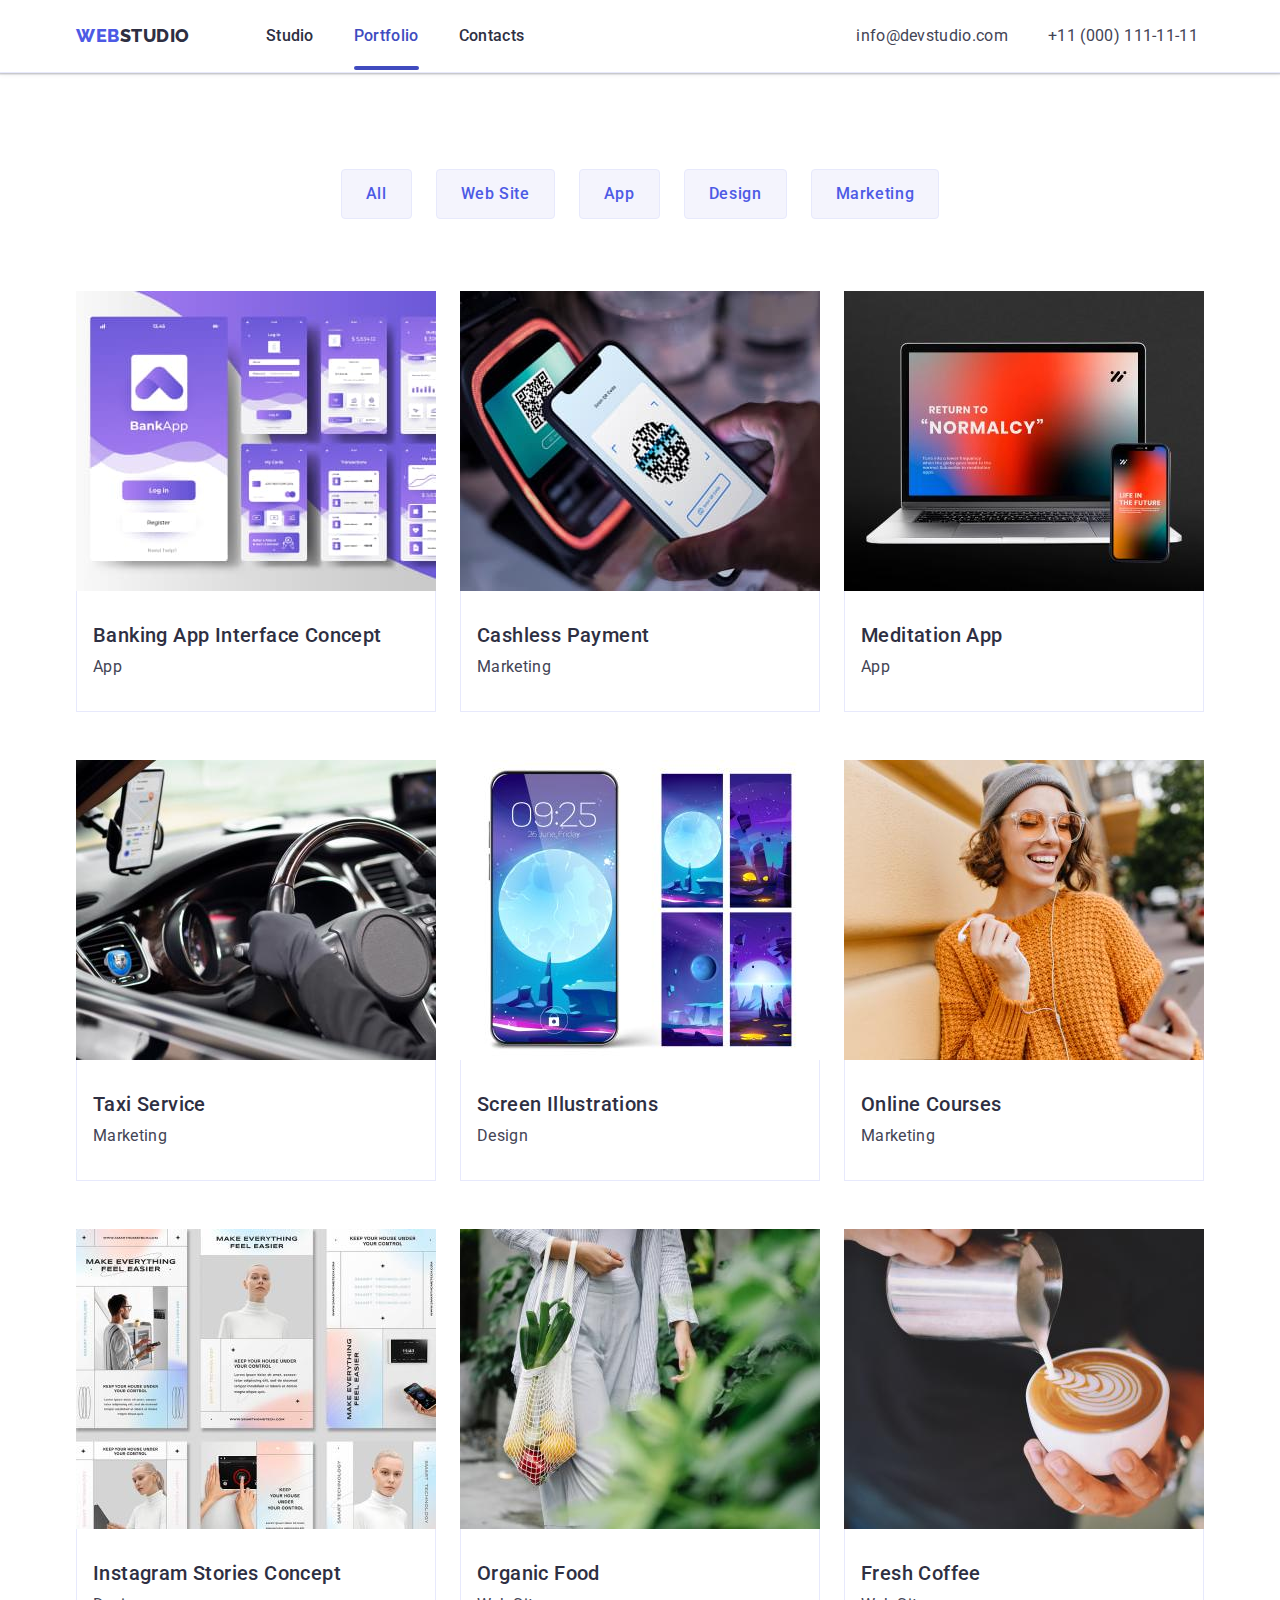
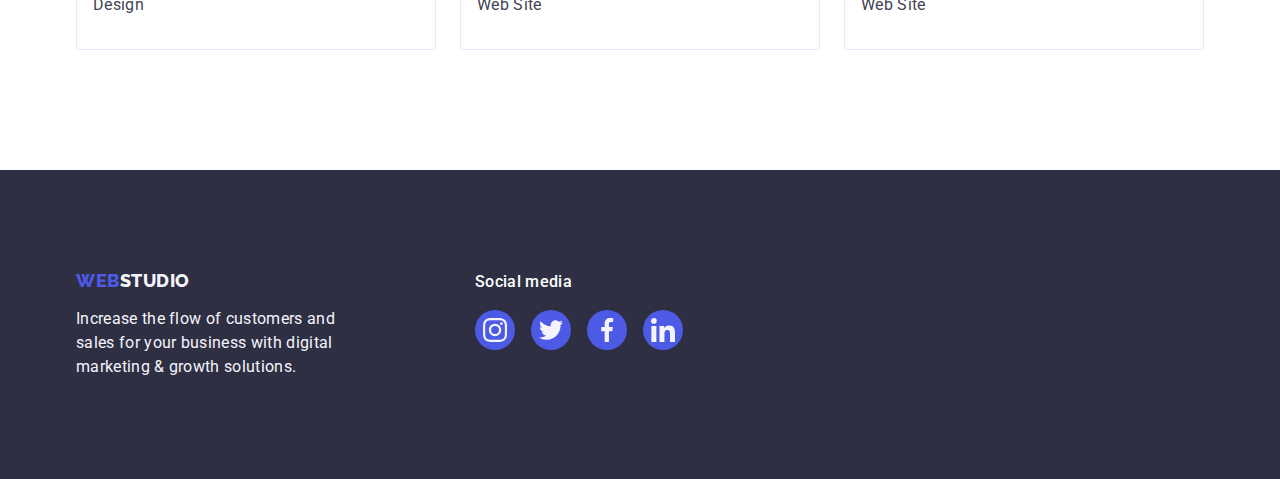
==== portfolio.html @ 93696ba4 "Initial commit" ====
<!DOCTYPE html>
<html lang="en">
  <head>
    <meta charset="UTF-8" />
    <meta name="viewport" content="width=device-width, initial-scale=1.0" />
    <title>Document</title>
    <link
      rel="stylesheet"
      href="node_modules/modern-normalize/modern-normalize.min.css"
    />
    <link rel="stylesheet" href="./css/styles.css" />
    <link rel="preconnect" href="https://fonts.googleapis.com" />
    <link rel="preconnect" href="https://fonts.gstatic.com" crossorigin />
    <link
      href="https://fonts.googleapis.com/css2?family=Raleway:wght@800&family=Roboto:wght@400;500;700;900&display=swap"
      rel="stylesheet"
    />
  </head>
  <body>
    <header class="header header-contents">
      <div class="header-div container">
        <nav class="navigation list">
          <a class="logo-web link" href="/"
            >Web<span class="logo-text">Studio</span></a
          >
          <ul class="navigation list">
            <li><a class="nav-link link" href="./index.html">Studio</a></li>
            <li>
              <a
                class="nav-link link portfolio-underline"
                href="./portfolio.html"
                >Portfolio</a
              >
            </li>
            <li><a class="nav-link link" href="">Contacts</a></li>
          </ul>
        </nav>
        <address class="address">
          <ul class="address-list list">
            <li>
              <a class="contact-style link" href="mailto:info@devstudio.com"
                >info@devstudio.com</a
              >
            </li>
            <li>
              <a class="contact-style link" href="tel:+110001111111"
                >+11 (000) 111-11-11</a
              >
            </li>
          </ul>
        </address>
      </div>
    </header>
    <main>
      <section class="portfolio-section">
        <div class="container">
          <h1 class="visually-hidden">List</h1>
          <ul class="section-list list">
            <li class="section-list-item">
              <button type="button" class="list-button">All</button>
            </li>
            <li>
              <button type="button" class="list-button">Web Site</button>
            </li>
            <li class="list-portfolio">
              <button type="button" class="list-button">App</button>
            </li>
            <li class="list-portfolio">
              <button type="button" class="list-button">Design</button>
            </li>
            <li class="list-portfolio">
              <button type="button" class="list-button">Marketing</button>
            </li>
          </ul>

          <ul class="second-section-list list">
            <li class="second-list-item">
              <a class="link portfolio-link" href="">
                <div class="casch-img-wrapper">
                  <img
                    src="./images/img8.jpg"
                    width="360"
                    height="300"
                    alt="Banking app"
                  />
                  <p class="figc-text">
                    14 Stylish and User-Friendly App Design Concepts · Task
                    Manager App · Calorie Tracker App · Exotic Fruit Ecommerce
                    App · Cloud Storage App
                  </p>
                </div>
                <div class="project-second">
                  <h2 class="project-tittle">Banking App Interface Concept</h2>
                  <p class="description">App</p>
                </div>
              </a>
            </li>
            <li class="second-list-item">
              <a class="link portfolio-link" href="">
                <div class="casch-img-wrapper">
                  <img
                    src="./images/img9.jpg"
                    width="360"
                    height="300"
                    alt="phone with payment app"
                  />
                  <p class="figc-text">
                    14 Stylish and User-Friendly App Design Concepts · Task
                    Manager App · Calorie Tracker App · Exotic Fruit Ecommerce
                    App · Cloud Storage App
                  </p>
                </div>
                <div class="project-second">
                  <h2 class="project-tittle">Cashless Payment</h2>
                  <p class="description">Marketing</p>
                </div>
              </a>
            </li>
            <li class="second-list-item">
              <a class="link portfolio-link" href="">
                <div class="casch-img-wrapper">
                  <img
                    src="./images/img10.jpg"
                    width="360"
                    height="300"
                    alt="Laptop synhronisated with phone"
                  />
                  <p class="figc-text">
                    14 Stylish and User-Friendly App Design Concepts · Task
                    Manager App · Calorie Tracker App · Exotic Fruit Ecommerce
                    App · Cloud Storage App
                  </p>
                </div>
                <div class="project-second">
                  <h2 class="project-tittle">Meditation App</h2>
                  <p class="description">App</p>
                </div>
              </a>
            </li>
            <li class="second-list-item">
              <a class="link portfolio-link" href="">
                <div class="casch-img-wrapper">
                  <img
                    src="./images/img11.jpg"
                    width="360"
                    height="300"
                    alt="phone in the car"
                  />
                  <p class="figc-text">
                    14 Stylish and User-Friendly App Design Concepts · Task
                    Manager App · Calorie Tracker App · Exotic Fruit Ecommerce
                    App · Cloud Storage App
                  </p>
                </div>
                <div class="project-second">
                  <h2 class="project-tittle">Taxi Service</h2>
                  <p class="description">Marketing</p>
                </div>
              </a>
            </li>
            <li class="second-list-item">
              <a class="link portfolio-link" href="">
                <div class="casch-img-wrapper">
                  <img
                    src="./images/img12.jpg"
                    width="360"
                    height="300"
                    alt="screen with for different design"
                  />
                  <p class="figc-text">
                    14 Stylish and User-Friendly App Design Concepts · Task
                    Manager App · Calorie Tracker App · Exotic Fruit Ecommerce
                    App · Cloud Storage App
                  </p>
                </div>
                <div class="project-second">
                  <h2 class="project-tittle">Screen Illustrations</h2>
                  <p class="description">Design</p>
                </div>
              </a>
            </li>
            <li class="second-list-item">
              <a class="link portfolio-link" href="">
                <div class="casch-img-wrapper">
                  <img
                    src="./images/img13.jpg"
                    width="360"
                    height="300"
                    alt="women in orange sweater with phone in hand"
                  />
                  <p class="figc-text">
                    14 Stylish and User-Friendly App Design Concepts · Task
                    Manager App · Calorie Tracker App · Exotic Fruit Ecommerce
                    App · Cloud Storage App
                  </p>
                </div>
                <div class="project-second">
                  <h2 class="project-tittle">Online Courses</h2>
                  <p class="description">Marketing</p>
                </div>
              </a>
            </li>
            <li class="second-list-item">
              <a class="link portfolio-link" href="">
                <div class="casch-img-wrapper">
                  <img
                    src="./images/img14.jpg"
                    width="360"
                    height="300"
                    alt="instagram posts"
                  />
                  <p class="figc-text">
                    14 Stylish and User-Friendly App Design Concepts · Task
                    Manager App · Calorie Tracker App · Exotic Fruit Ecommerce
                    App · Cloud Storage App
                  </p>
                </div>
                <div class="project-second">
                  <h2 class="project-tittle">Instagram Stories Concept</h2>
                  <p class="description">Design</p>
                </div>
              </a>
            </li>
            <li class="second-list-item">
              <a class="link portfolio-link" href="">
                <div class="casch-img-wrapper">
                  <img
                    src="./images/img15.jpg"
                    width="360"
                    height="300"
                    alt="person with bag with vegetables"
                  />
                  <p class="figc-text">
                    14 Stylish and User-Friendly App Design Concepts · Task
                    Manager App · Calorie Tracker App · Exotic Fruit Ecommerce
                    App · Cloud Storage App
                  </p>
                </div>
                <div class="project-second">
                  <h2 class="project-tittle">Organic Food</h2>
                  <p class="description">Web Site</p>
                </div>
              </a>
            </li>
            <li class="second-list-item">
              <a class="link portfolio-link" href="">
                <div class="casch-img-wrapper">
                  <img
                    src="./images/img16.jpg"
                    width="360"
                    height="300"
                    alt="somebody is making cup of coffe"
                  />
                  <p class="figc-text">
                    14 Stylish and User-Friendly App Design Concepts · Task
                    Manager App · Calorie Tracker App · Exotic Fruit Ecommerce
                    App · Cloud Storage App
                  </p>
                </div>
                <div class="project-second">
                  <h2 class="project-tittle">Fresh Coffee</h2>
                  <p class="description">Web Site</p>
                </div>
              </a>
            </li>
          </ul>
        </div>
      </section>
    </main>
    <footer class="footer">
      <div class="container footer-first-div">
        <div class="footer-second-div">
          <a class="logo-web link logo-container" href="/"
            >Web<span class="logo-footer">Studio</span></a
          >
          <p class="footer-content">
            Increase the flow of customers and sales for your business with
            digital marketing & growth solutions.
          </p>
        </div>
        <div class="container footer-third-div">
          <p class="social-footer">Social media</p>
          <ul class="social-media-footer list">
            <li class="social-media-items">
              <a href="" class="social-link social-link-footer"
                ><svg class="social-icon" width="24" height="24">
                  <use href="./images/icons.svg#icon-instagram-2"></use>
                </svg>
              </a>
            </li>
            <li class="social-media-items">
              <a href="" class="social-link social-link-footer"
                ><svg class="social-icon" width="24" height="24">
                  <use href="./images/icons.svg#icon-twitter-1"></use>
                </svg>
              </a>
            </li>
            <li class="social-media-items">
              <a href="" class="social-link social-link-footer"
                ><svg class="social-icon" width="24" height="24">
                  <use href="./images/icons.svg#icon-facebook-1"></use>
                </svg>
              </a>
            </li>
            <li class="social-media-items">
              <a href="" class="social-link social-link-footer"
                ><svg class="social-icon" width="24" height="24">
                  <use href="./images/icons.svg#icon-linkedin-1"></use>
                </svg>
              </a>
            </li>
          </ul>
        </div>
      </div>
    </footer>
  </body>
</html>
---- css/styles.css ----
* {
  box-sizing: border-box;
  padding: 0;
  margin: 0;
}

:root {
  --color-header: #2e2f42;
  --color-contact: #434455;
  --color-button: #4d5ae5;
  --color-link: #2196f3;
  --color-button-active: #ffffff;
  --color-button-on: #404bbf;
  --color-footer: #f4f4fd;
  --color-border-button: #e7e9fc;
  --light-slate: #8e8f99;

  --tr-fn: cubic-bezier(0.4, 0, 0.2, 1);
  --tr-drn: 250ms;
}
body {
  font-family: "Roboto", sans-serif;
  color: var(--color-contact);
  background-color: #ffffff;
}
img {
  display: block;
}

.container {
  width: 1158px;
  margin: 0 auto;
  padding-left: 15px;
  padding-right: 15px;
}

/*--Header--*/

.header {
  border-bottom: 1px solid #e7e9fc;
  box-shadow: 0px 1px 6px 0px rgba(46, 47, 66, 0.08),
    0px 1px 1px 0px rgba(46, 47, 66, 0.16),
    0px 2px 1px 0px rgba(46, 47, 66, 0.08);
}

.header-contents {
  list-style: none;
}

.header-div {
  display: flex;
  align-items: center;
}

.link {
  text-decoration: none;
}
.list {
  list-style: none;
}

.logo-web {
  font-family: "Raleway", sans-serif;
  color: var(--color-button);
  font-size: 18px;
  font-weight: 800;
  text-transform: uppercase;
  line-height: 1.17;
  letter-spacing: 0.03em;
  word-wrap: break-word;
  margin-right: 76px;
}

.logo-text {
  color: var(--color-header);
  text-decoration: none;
}

.navigation {
  display: inline-flex;
  align-items: center;
}
.navigation > .list {
  gap: 40px;
}

.nav-link {
  color: var(--color-header);
  font-size: 16px;
  font-weight: 500;
  line-height: 1.5;
  letter-spacing: 0.02em;
  word-wrap: break-word;
  padding: 24px 0;
  transition: color 250ms cubic-bezier(0.4, 0, 0.2, 1);
}

.nav-link:hover,
.nav-link:focus {
  color: var(--color-button-on);
}

.studio-underline,
.portfolio-underline {
  position: relative;
  color: #404bbf;
}

.studio-underline::after,
.portfolio-underline::after {
  content: "";
  position: absolute;
  left: 0;
  bottom: -1px;
  width: 100%;
  height: 4px;
  background-color: #404bbf;
  border-radius: 2px;
}

.address {
  font-style: normal;
  margin-left: 332px;
}

.address > .list {
  gap: 40px;
}
.address-list {
  display: flex;
  align-items: center;
  padding-top: 24px;
  padding-bottom: 24px;
}

.contact-style {
  color: var(--color-contact);
  font-size: 16px;
  font-weight: 400;
  line-height: 1.5;
  letter-spacing: 0.32px;
  flex-wrap: nowrap;
  transition: color 250ms cubic-bezier(0.4, 0, 0.2, 1);
}
.contact-style:hover,
.contact-style:focus {
  color: var(--color-button-on);
}

/* First Section*/

.first-section {
  background-color: var(--color-header);
  padding: 188px 0;
  background-image: linear-gradient(
      rgba(46, 47, 66, 0.7),
      rgba(46, 47, 66, 0.7)
    ),
    url(../images/img17.jpg);
  background-size: cover;
  max-width: 1440px;
  background-position: center;
  background-repeat: no-repeat;
  margin: 0 auto;
}

.first-container {
  display: flex;
  justify-content: center;
  flex-direction: column;
  align-items: center;
  gap: 48px;
}

.section-tittle {
  color: white;
  font-size: 56px;
  font-family: Roboto;
  font-weight: 700;
  line-height: 1.07;
  letter-spacing: 0.02em;
  text-align: center;
  max-width: 496px;
}

.button {
  background-color: var(--color-button);
  color: var(--color-button-active);
  font-size: 16px;
  font-family: "Roboto", sans-serif;
  font-weight: 500;
  line-height: 1.5;
  letter-spacing: 0.04em;
  cursor: pointer;
  border: none;
  padding: 16px 32px;
  border-radius: 4px;
  box-shadow: 0px 4px 4px 0px rgba(0, 0, 0, 0.15);
  transition: background-color 250ms cubic-bezier(0.4, 0, 0.2, 1);
}

.button:hover,
.button:focus {
  background-color: var(--color-button-on);
}

/*Second section*/

.second-section {
  padding-top: 120px;
  padding-bottom: 120px;
  display: flex;
}
.second-list {
  display: flex;
  gap: 24px;
}
.second-list-div {
  width: 264px;
  height: 112px;
  background-color: rgba(244, 244, 253, 1);
  border-radius: 4px;
  display: flex;
  align-items: center;
  justify-content: center;
  margin-bottom: 8px;
}

.second-list-item {
  display: flex;
  flex-direction: column;
  align-items: flex-start;
  width: calc((100% - 48px) / 3);
}
.project-tittle {
  color: var(--color-header);
  font-size: 20px;
  font-family: Roboto;
  font-weight: 500;
  line-height: 1.2;
  letter-spacing: 0.02em;
  word-wrap: break-word;
  margin-bottom: 8px;
  display: flex;
  flex-direction: column;
  align-items: flex-start;
  gap: 8px;
}

.visually-hidden {
  position: absolute;
  width: 1px;
  height: 1px;
  margin: -1px;
  border: 0;
  padding: 0;
  white-space: nowrap;
  clip-path: inset(100%);
  clip: rect(0 0 0 0);
  overflow: hidden;
}

/*Third section*/

.third-section {
  display: flex;
  padding-bottom: 120px;
}

.third-section-tittle {
  color: var(--color-header);
  font-size: 36px;
  font-family: Roboto;
  font-weight: 700;
  text-transform: capitalize;
  line-height: 1.11;
  letter-spacing: 0.02em;
  word-wrap: break-word;
  text-align: center;
  margin-bottom: 72px;
}
.third-section-list {
  gap: 24px;
  display: flex;
}
.third-list-item {
  width: calc((100% - 48px) / 3);
}

/*Fourth section*/

.fourth-section {
  background-color: var(--color-footer);
  padding: 120px 0;
}
.fourth-section-tittle {
  font-size: 36px;
  line-height: 1.11;
  text-align: center;
  letter-spacing: 0.02em;
  text-transform: capitalize;
  color: var(--color-header);
  margin-bottom: 72px;
}
.fourth-section-list {
  display: flex;
  gap: 24px;
}

.fourth-list-item {
  width: calc((100% - 72px) / 4);
  border-radius: 0px 0px 4px 4px;
  background-color: var(--color-button-active);
  box-shadow: 0px 1px 6px rgba(46, 47, 66, 0.08),
    0px 1px 1px rgba(46, 47, 66, 0.16), 0px 2px 1px rgba(46, 47, 66, 0.08);
}

.project-team {
  padding: 32px 0px;
  display: flex;
  flex-direction: column;
  justify-content: center;
  align-items: center;
}

.project-tittle-team {
  color: var(--color-header);
  font-size: 20px;
  font-family: Roboto;
  font-weight: 500;
  line-height: 1.2;
  letter-spacing: 0.02em;
  word-wrap: break-word;
  text-align: center;
  margin-bottom: 8px;
}

.description {
  color: var(--color-contact);
  font-size: 16px;
  font-family: Roboto;
  font-weight: 400;
  line-height: 1.5;
  letter-spacing: 0.02em;
  word-wrap: break-word;
  text-align: center;
  font-style: normal;
  text-align: left;
}

.description-team {
  color: var(--color-contact);
  width: 264px;
  font-size: 16px;
  font-family: Roboto;
  font-weight: 400;
  line-height: 1.5;
  letter-spacing: 0.02em;
  word-wrap: break-word;
  text-align: center;
  font-style: normal;
  text-align: center;
}
/*Section five*/
.customers-section {
  display: flex;
  padding-top: 120px;
  padding-bottom: 120px;
}
.customers-section-tittle {
  font-size: 36px;
  line-height: 1.11;
  text-align: center;
  letter-spacing: 0.02em;
  text-transform: capitalize;
  color: var(--color-header);
  margin-bottom: 72px;
}
.customers-list {
  display: flex;
  gap: 24px;
}

.customers-list-item {
  height: 88px;
  width: calc((100% - 120px) / 6);
}
.customers-link {
  border-radius: 4px;
  border: 1px solid var(--light-slate);
  display: flex;
  align-items: center;
  justify-content: center;
  color: var(--light-slate);
  width: 100%;
  height: 100%;
  transition: border-color 250ms cubic-bezier(0.4, 0, 0.2, 1),
    color 250ms cubic-bezier(0.4, 0, 0.2, 1);
}
.customers-link:hover,
.customers-link:focus {
  border-color: #404bbf;
  color: #404bbf;
}
.customers-icon {
  fill: currentColor;
  width: 100%;
  height: 100%;
}

/*Footer*/

.footer {
  background-color: var(--color-header);
  padding: 100px 0;
}

.footer-first-div {
  display: flex;
  align-items: baseline;
}
.footer-second-div {
  margin-right: 120px;
}
.footer-content {
  color: var(--color-footer);
  font-size: 16px;
  font-family: Roboto;
  font-weight: 400;
  line-height: 24px;
  letter-spacing: 0.32px;
  word-wrap: break-word;
  width: 264px;
}

.logo-footer {
  font-family: "Raleway", sans-serif;
  color: var(--color-footer);
  font-size: 18px;
  font-weight: 800;
  text-transform: uppercase;
  line-height: 1.17;
  letter-spacing: 0.03em;
  word-wrap: break-word;
}

.logo-container {
  display: inline-block;
  justify-content: flex-start;
  margin-bottom: 16px;
}

.social-footer {
  color: var(--color-button-active);
  font-family: Roboto;
  font-size: 16px;
  font-style: normal;
  font-weight: 500;
  line-height: 24px;
  letter-spacing: 0.32px;
  margin-bottom: 16px;
}

.social-media-footer {
  justify-content: left;
  gap: 16px;
  display: flex;
  align-items: flex-start;
}

/*Portfolio*/

.portfolio-section {
  padding-top: 96px;
  padding-bottom: 120px;
}
.section-list {
  display: flex;
  justify-content: center;
  gap: 24px;
  margin-bottom: 72px;
}

.second-section-list {
  display: flex;
  flex-wrap: wrap;
  column-gap: 24px;
  row-gap: 48px;
}

.list-button {
  background-color: var(--color-footer);
  color: var(--color-button);
  font-size: 16px;
  font-family: "Roboto", sans-serif;
  font-weight: 500;
  line-height: 1.5;
  letter-spacing: 0.04em;
  word-wrap: break-word;
  cursor: pointer;
  padding: 12px 24px;
  border: 1px solid var(--color-border-button);
  border-radius: 4px;
  transition: color 250ms cubic-bezier(0.4, 0, 0.2, 1),
    background-color 250ms cubic-bezier(0.4, 0, 0.2, 1),
    border-color 250ms cubic-bezier(0.4, 0, 0.2, 1),
    box-shadow 250ms cubic-bezier(0.4, 0, 0.2, 1);
}

.list-button:hover,
.list-button:focus {
  color: var(--color-button-active);
  background-color: var(--color-button-on);
  border: 1px solid transparent;
  box-shadow: 0px 2px 2px 0px rgba(0, 0, 0, 0.12),
    0px 2px 1px 0px rgba(0, 0, 0, 0.08), 0px 3px 1px 0px rgba(0, 0, 0, 0.1);
}

.project-second {
  padding: 32px 16px;
  border: 1px solid #e7e9fc;
  border-top: none;
}

.social-media {
  display: flex;
  justify-content: center;
  gap: 24px;
  align-items: center;
  margin-top: 8px;
}

.social-link {
  display: flex;
  align-items: center;
  justify-content: center;
  width: 40px;
  height: 40px;
  background-color: #4d5ae5;
  border: none;
  border-radius: 50%;
  cursor: pointer;
  transition: background-color 250ms cubic-bezier(0.4, 0, 0.2, 1);
}

.social-link:hover,
.social-link:focus,
.social-link:active {
  background-color: #404bbf;
}
.social-link-footer:hover,
.social-link-footer:focus,
.social-link-footer:active {
  background-color: #31d0aa;
}
.social-icon {
  fill: #f4f4fd;
}

.portfolio-link {
  display: block;
  transition: box-shadow 250ms cubic-bezier(0.4, 0, 0.2, 1);
}

.portfolio-link:hover,
.portfolio-link:focus {
  box-shadow: 0px 1px 6px rgba(46, 47, 66, 0.08),
    0px 1px 1px rgba(46, 47, 66, 0.16), 0px 2px 1px rgba(46, 47, 66, 0.08);
}

.portfolio-link:hover p {
  translate: 0;
}
.casch-img-wrapper {
  position: relative;
  overflow: hidden;
}
.casch-img-wrapper p {
  position: absolute;
  top: 0;
  font-weight: 400;
  font-size: 16px;
  line-height: 1.5;
  letter-spacing: 0.02em;
  color: var(--color-footer);
  padding: 40px 32px;
  background-color: #4d5ae5;
  height: 100%;
  width: 100%;
  transform: translateY(100%);
  transition: transform 250ms cubic-bezier(0.4, 0, 0.2, 1);
}
.casch-img-wrapper:hover .figc-text,
.casch-img-wrapper:focus .figc-text {
  transform: translateY(0%);
}

.backdrop {
  position: fixed;
  top: 0;
  left: 0;
  width: 100%;
  height: 100%;
  pointer-events: all;
  background-color: rgba(46, 47, 66, 0.4);
  transition: opacity 250ms cubic-bezier(0.4, 0, 0.2, 1),
    visibility 250ms cubic-bezier(0.4, 0, 0.2, 1);
}
.is-hidden {
  opacity: 0;
  visibility: hidden;
  pointer-events: none;
}
.modal {
  position: absolute;
  top: 50%;
  left: 50%;
  width: 408px;
  min-height: 584px;
  border-radius: 4px;
  background: #fcfcfc;
  box-shadow: 0px 2px 1px 0px rgba(0, 0, 0, 0.2),
    0px 1px 3px 0px rgba(0, 0, 0, 0.12), 0px 1px 1px 0px rgba(0, 0, 0, 0.14);
  transform: translate(-50%, -50%) scale(1);
  transition: transform 250ms cubic-bezier(0.4, 0, 0.2, 1);
}

.close-btn {
  position: absolute;
  top: 24px;
  right: 24px;
  width: 24px;
  height: 24px;
  background-color: #e7e9fc;
  border-radius: 50%;
  border: 1px solid rgba(0, 0, 0, 0.1);
  cursor: pointer;
  display: flex;
  align-items: center;
  justify-content: center;
  padding: 0;
  transition: background-color 250ms cubic-bezier(0.4, 0, 0.2, 1),
    border 250ms cubic-bezier(0.4, 0, 0.2, 1);
}

.close-btn:hover,
.close-btn:focus {
  background-color: #404bbf;
  border: none;
  fill: #ffffff;
}

.x-icon {
  transition: fill 250ms cubic-bezier(0.4, 0, 0.2, 1);
}
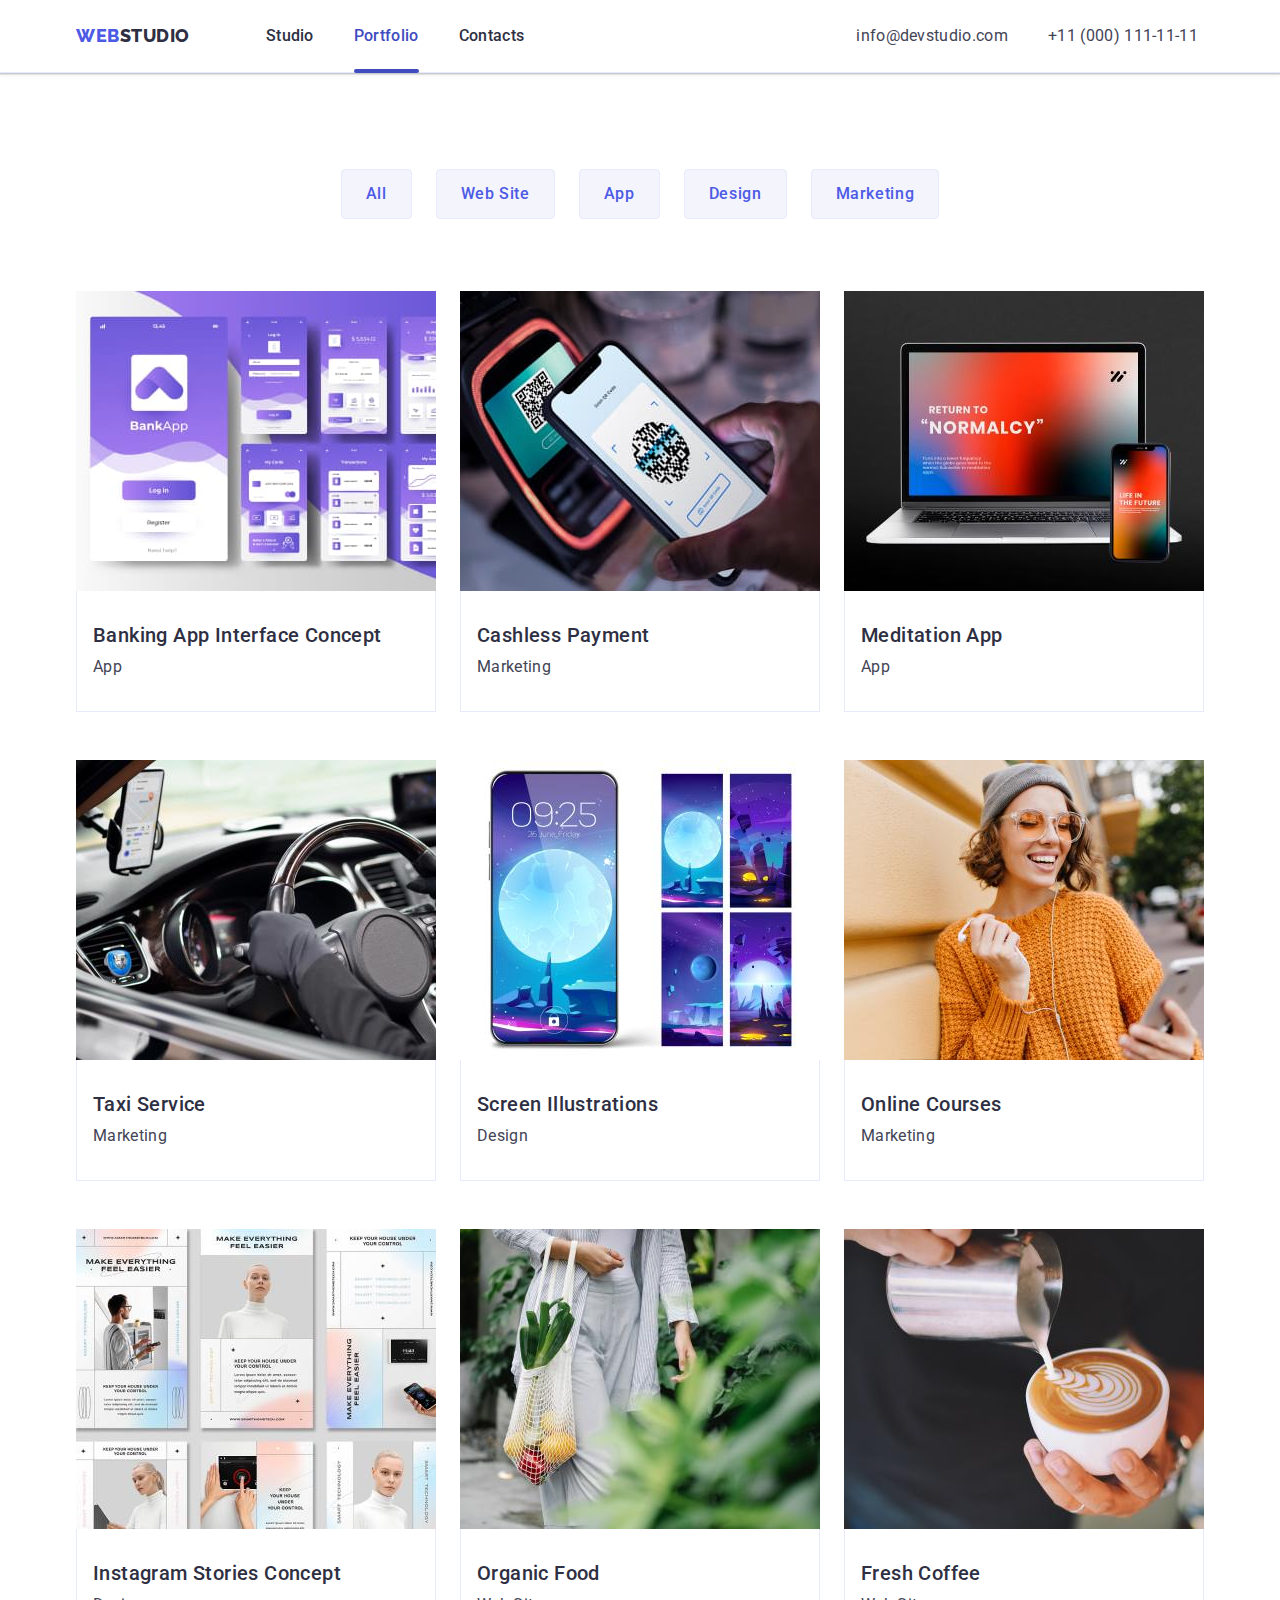
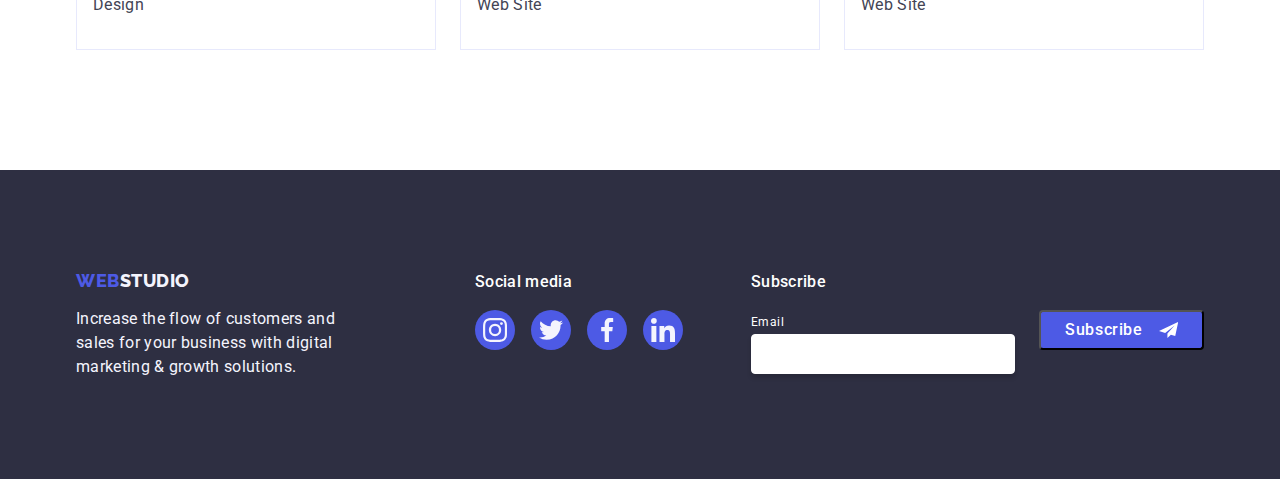
==== commit b2d9a304: "footer" ====
--- a/portfolio.html
+++ b/portfolio.html
@@ -311,6 +311,20 @@
             </li>
           </ul>
         </div>
+        <div class="footer-button-div">
+          <p class="button-label">Subscribe</p>
+          <form name="signup_form" autocomplete="on" novalidate class="form">
+            <label class="label">
+              Email
+              <input type="email" name="email" class="input" />
+            </label>
+            <button type="submit" class="subscribe-button">
+              Subscribe<svg class="submit-button" width="24" height="24">
+                <use href="./images/icon.svg#icon-frame"></use>
+              </svg>
+            </button>
+          </form>
+        </div>
       </div>
     </footer>
   </body>
--- a/css/styles.css
+++ b/css/styles.css
@@ -85,6 +85,7 @@
 }
 
 .nav-link {
+  display: inline-block;
   color: var(--color-header);
   font-size: 16px;
   font-weight: 500;
@@ -468,6 +469,64 @@
   align-items: flex-start;
 }
 
+.footer-button-div {
+  display: block;
+  position: relative;
+}
+
+.button-label {
+  display: flex;
+  font-family: Roboto;
+  font-size: 16px;
+  font-style: normal;
+  font-weight: 500;
+  line-height: 1.5; /* 150% */
+  letter-spacing: 0.32px;
+  color: var(--color-button-active);
+  margin-bottom: 16px;
+}
+.form {
+  display: flex;
+  gap: 24px;
+}
+.input {
+  width: 264px;
+  height: 40px;
+  border-radius: 4px;
+  border: 1px solid var(--WHITE, #fff);
+  box-shadow: 0px 4px 4px 0px rgba(0, 0, 0, 0.15);
+}
+.label {
+  color: var(--WHITE, #fff);
+  font-family: Roboto;
+  font-size: 12px;
+  font-style: normal;
+  font-weight: 400;
+  line-height: 24px; /* 200% */
+  letter-spacing: 0.48px;
+  inset: 50% auto 0 0;
+}
+
+.subscribe-button {
+  display: inline-flex;
+  padding: 8px 24px;
+  justify-content: center;
+  align-items: center;
+  gap: 16px;
+  background-color: var(--color-button);
+  border-radius: 4px;
+  color: var(--color-button-active);
+  font-family: Roboto;
+  font-size: 16px;
+  font-style: normal;
+  font-weight: 500;
+  line-height: 1.5; /* 150% */
+  letter-spacing: 0.64px;
+  text-align: center;
+  width: 165px;
+  height: 40px;
+}
+
 /*Portfolio*/
 
 .portfolio-section {
@@ -562,13 +621,14 @@
   transition: box-shadow 250ms cubic-bezier(0.4, 0, 0.2, 1);
 }
 
-.portfolio-link:hover,
-.portfolio-link:focus {
+.portfolio-link:hover p,
+.portfolio-link:focus p {
   box-shadow: 0px 1px 6px rgba(46, 47, 66, 0.08),
     0px 1px 1px rgba(46, 47, 66, 0.16), 0px 2px 1px rgba(46, 47, 66, 0.08);
-}
-
-.portfolio-link:hover p {
+  transform: translatey(0);
+}
+
+.portfolio-link:hover p .portfolio-link:active {
   translate: 0;
 }
 .casch-img-wrapper {
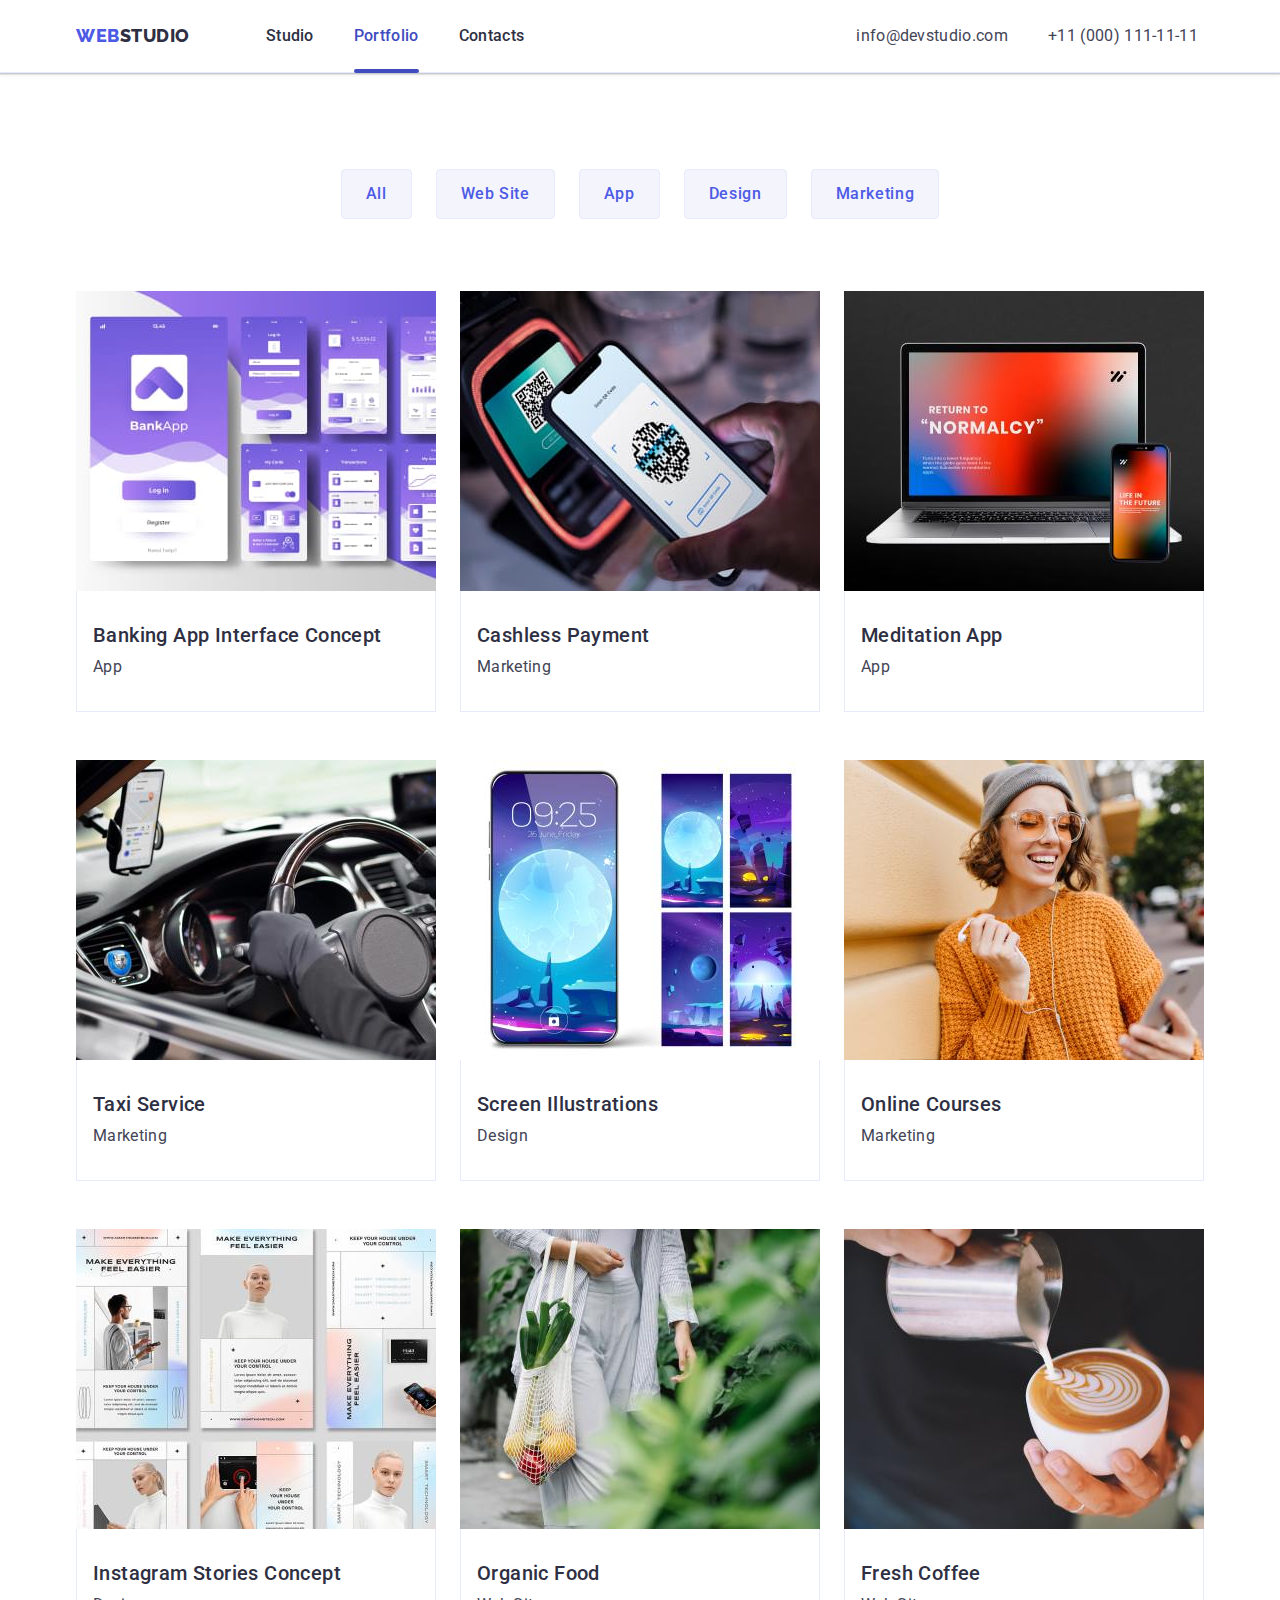
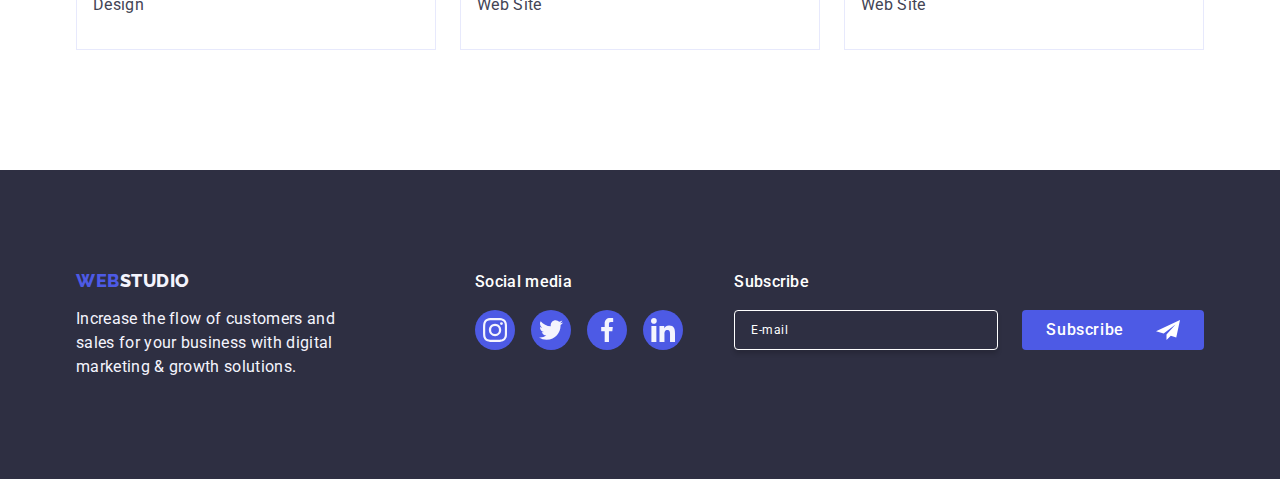
==== commit 0d5ff293: "footer details" ====
--- a/portfolio.html
+++ b/portfolio.html
@@ -315,8 +315,12 @@
           <p class="button-label">Subscribe</p>
           <form name="signup_form" autocomplete="on" novalidate class="form">
             <label class="label">
-              Email
-              <input type="email" name="email" class="input" />
+              <input
+                type="email"
+                name="email"
+                class="input"
+                placeholder="E-mail"
+              />
             </label>
             <button type="submit" class="subscribe-button">
               Subscribe<svg class="submit-button" width="24" height="24">
--- a/css/styles.css
+++ b/css/styles.css
@@ -495,16 +495,20 @@
   border-radius: 4px;
   border: 1px solid var(--WHITE, #fff);
   box-shadow: 0px 4px 4px 0px rgba(0, 0, 0, 0.15);
-}
-.label {
+  background-color: transparent;
   color: var(--WHITE, #fff);
   font-family: Roboto;
   font-size: 12px;
   font-style: normal;
   font-weight: 400;
-  line-height: 24px; /* 200% */
-  letter-spacing: 0.48px;
-  inset: 50% auto 0 0;
+  line-height: 1.5; /* 200% */
+  letter-spacing: 0.04em;
+  padding-left: 16px;
+  color: #ffffff;
+}
+
+::placeholder {
+  color: #ffffff;
 }
 
 .subscribe-button {
@@ -516,15 +520,20 @@
   background-color: var(--color-button);
   border-radius: 4px;
   color: var(--color-button-active);
-  font-family: Roboto;
+  font-family: "Roboto", sans-serif;
   font-size: 16px;
   font-style: normal;
   font-weight: 500;
   line-height: 1.5; /* 150% */
   letter-spacing: 0.64px;
   text-align: center;
-  width: 165px;
+  min-width: 165px;
   height: 40px;
+  cursor: pointer;
+  border: none;
+}
+.submit-button {
+  margin-left: 16px;
 }
 
 /*Portfolio*/
